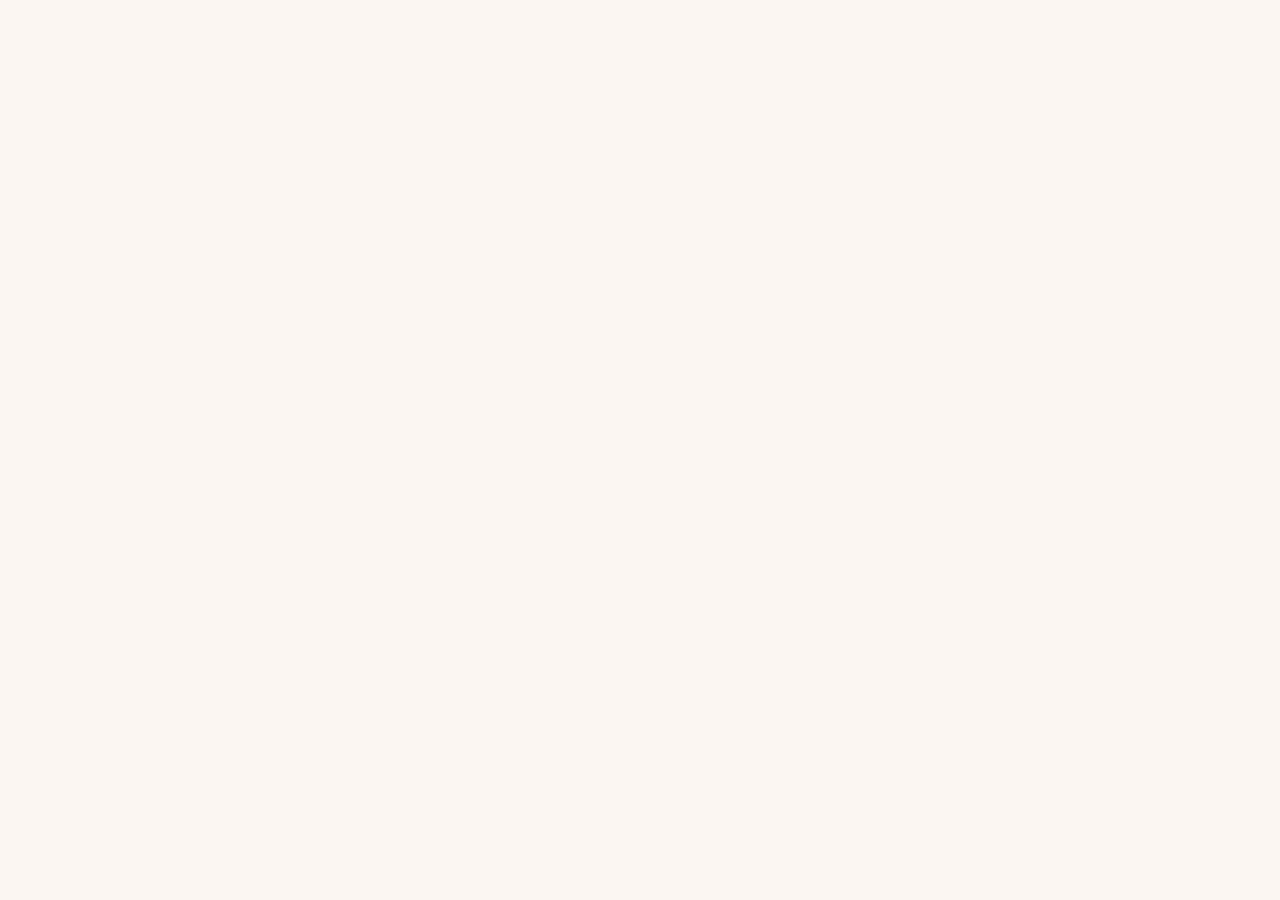
==== index.html @ b31d43bb "Create index.html" ====
<!DOCTYPE html>
<html lang="en">
<head>
  <meta charset="UTF-8" />
  <meta name="viewport" content="width=device-width, initial-scale=1.0" />
  <title>When Productivity Is Not Enough — A Forecast</title>
  <meta name="description" content="An AI 2027-style forecast of how AI will reshape the creative economy through 2030." />
  <link rel="stylesheet" href="css/base.css" />
  <link rel="stylesheet" href="css/components.css" />
</head>
<body class="quiz-page">
---- css/base.css ----
/* ===================================================================
   When Productivity Is Not Enough — Design System
   AI 2027 aesthetic: editorial seriousness, restrained palette
   =================================================================== */

/* Fonts: Newsreader (body), Fraunces (display), JetBrains Mono (data) */
@import url('https://fonts.googleapis.com/css2?family=Fraunces:opsz,wght@9..144,400;9..144,500;9..144,700&family=Newsreader:opsz,wght@6..72,300;6..72,400;6..72,500;6..72,600&family=JetBrains+Mono:wght@400;500&display=swap');

:root {
  /* Palette */
  --paper: #FAF7F2;
  --paper-shade: #F2EDE3;
  --ink: #1A1816;
  --ink-soft: #3D3935;
  --ink-mute: #6B6661;
  --ink-faint: #A8A29A;
  --line: #D9D2C5;
  --line-soft: #E8E1D4;

  --rust: #B45F3D;
  --rust-soft: #D4906B;
  --rust-faint: rgba(180, 95, 61, 0.08);

  --sage: #6B7F5C;
  --sage-soft: #94A082;
  --sage-faint: rgba(107, 127, 92, 0.08);

  /* Typography */
  --font-display: 'Fraunces', 'Newsreader', Georgia, serif;
  --font-body: 'Newsreader', Georgia, 'Times New Roman', serif;
  --font-mono: 'JetBrains Mono', 'Courier New', monospace;

  /* Type scale */
  --size-mega: clamp(2.8rem, 6vw, 4.5rem);
  --size-xl: clamp(2rem, 4vw, 2.8rem);
  --size-lg: clamp(1.4rem, 2.5vw, 1.75rem);
  --size-md: 1.25rem;
  --size-base: 1.125rem;
  --size-sm: 1rem;
  --size-xs: 0.875rem;
  --size-mono: 0.8rem;

  /* Spacing */
  --space-1: 0.25rem;
  --space-2: 0.5rem;
  --space-3: 0.75rem;
  --space-4: 1rem;
  --space-6: 1.5rem;
  --space-8: 2rem;
  --space-12: 3rem;
  --space-16: 4rem;
  --space-24: 6rem;
  --space-32: 8rem;

  /* Layout */
  --prose-width: 680px;
  --wide-width: 960px;
  --max-width: 1280px;

  /* Transitions */
  --ease: cubic-bezier(0.22, 1, 0.36, 1);
  --ease-quick: cubic-bezier(0.4, 0, 0.2, 1);
}

/* ===================================================================
   Reset & Base
   =================================================================== */

*, *::before, *::after {
  box-sizing: border-box;
  margin: 0;
  padding: 0;
}

html {
  font-size: 100%;
  scroll-behavior: smooth;
  -webkit-text-size-adjust: 100%;
}

body {
  background: var(--paper);
  color: var(--ink);
  font-family: var(--font-body);
  font-size: var(--size-base);
  line-height: 1.65;
  font-weight: 400;
  -webkit-font-smoothing: antialiased;
  -moz-osx-font-smoothing: grayscale;
  text-rendering: optimizeLegibility;
  overflow-x: hidden;
}

/* ===================================================================
   Typography
   =================================================================== */

h1, h2, h3, h4, h5, h6 {
  font-family: var(--font-display);
  font-weight: 500;
  line-height: 1.15;
  letter-spacing: -0.02em;
  color: var(--ink);
}

h1 {
  font-size: var(--size-mega);
  font-weight: 400;
  font-variation-settings: 'opsz' 90, 'SOFT' 30;
  letter-spacing: -0.035em;
  line-height: 1.05;
}

h2 {
  font-size: var(--size-xl);
  margin-top: var(--space-16);
  margin-bottom: var(--space-6);
  font-weight: 500;
  letter-spacing: -0.025em;
}

h3 {
  font-size: var(--size-lg);
  margin-top: var(--space-12);
  margin-bottom: var(--space-4);
  font-weight: 500;
}

h4 {
  font-size: var(--size-md);
  font-family: var(--font-body);
  font-weight: 600;
  margin-top: var(--space-8);
  margin-bottom: var(--space-3);
  letter-spacing: 0;
}

p {
  margin-bottom: var(--space-6);
  font-size: var(--size-base);
  line-height: 1.7;
}

p + p {
  text-indent: 0;
}

a {
  color: var(--ink);
  text-decoration: underline;
  text-decoration-color: var(--line);
  text-decoration-thickness: 1px;
  text-underline-offset: 3px;
  transition: text-decoration-color 0.2s var(--ease-quick);
}

a:hover {
  text-decoration-color: var(--rust);
}

strong, b {
  font-weight: 600;
}

em, i {
  font-style: italic;
}

blockquote {
  margin: var(--space-8) 0;
  padding-left: var(--space-6);
  border-left: 2px solid var(--rust);
  font-style: italic;
  color: var(--ink-soft);
}

code, .mono {
  font-family: var(--font-mono);
  font-size: var(--size-mono);
  letter-spacing: 0;
  color: var(--ink-soft);
}

ul, ol {
  margin: 0 0 var(--space-6) var(--space-6);
}

li {
  margin-bottom: var(--space-3);
  line-height: 1.65;
}

/* ===================================================================
   Layout containers
   =================================================================== */

.container {
  max-width: var(--max-width);
  margin: 0 auto;
  padding: 0 var(--space-6);
}

.prose {
  max-width: var(--prose-width);
  margin: 0 auto;
  padding: 0 var(--space-6);
}

.wide {
  max-width: var(--wide-width);
  margin: 0 auto;
  padding: 0 var(--space-6);
}

.full-bleed {
  width: 100%;
  margin-left: calc(-50vw + 50%);
  margin-right: calc(-50vw + 50%);
}

/* ===================================================================
   Site header / navigation
   =================================================================== */

.site-header {
  position: sticky;
  top: 0;
  z-index: 100;
  background: rgba(250, 247, 242, 0.95);
  backdrop-filter: blur(8px);
  border-bottom: 1px solid var(--line-soft);
  padding: var(--space-4) 0;
}

.site-header-inner {
  max-width: var(--max-width);
  margin: 0 auto;
  padding: 0 var(--space-6);
  display: flex;
  justify-content: space-between;
  align-items: center;
  gap: var(--space-6);
}

.site-title {
  font-family: var(--font-display);
  font-size: var(--size-sm);
  font-weight: 500;
  letter-spacing: -0.01em;
  color: var(--ink);
  text-decoration: none;
}

.site-title:hover {
  text-decoration: none;
}

.site-nav {
  display: flex;
  gap: var(--space-6);
  font-family: var(--font-mono);
  font-size: var(--size-mono);
  text-transform: uppercase;
  letter-spacing: 0.08em;
}

.site-nav a {
  color: var(--ink-mute);
  text-decoration: none;
  transition: color 0.2s var(--ease-quick);
}

.site-nav a:hover, .site-nav a.active {
  color: var(--rust);
}

/* ===================================================================
   Page hero / opening
   =================================================================== */

.hero {
  padding: var(--space-24) 0 var(--space-16);
  border-bottom: 1px solid var(--line-soft);
}

.hero .label {
  font-family: var(--font-mono);
  font-size: var(--size-mono);
  text-transform: uppercase;
  letter-spacing: 0.15em;
  color: var(--ink-mute);
  margin-bottom: var(--space-4);
  display: block;
}

.hero .subtitle {
  font-family: var(--font-body);
  font-size: var(--size-lg);
  font-style: italic;
  font-weight: 300;
  color: var(--ink-soft);
  margin-top: var(--space-6);
  max-width: 32em;
}

.hero .byline {
  margin-top: var(--space-12);
  font-family: var(--font-mono);
  font-size: var(--size-mono);
  text-transform: uppercase;
  letter-spacing: 0.1em;
  color: var(--ink-mute);
  display: flex;
  gap: var(--space-6);
  align-items: center;
}

.hero .byline span {
  display: inline-block;
}

.hero .byline .sep {
  color: var(--ink-faint);
}

/* ===================================================================
   Section markers
   =================================================================== */

.section-label {
  font-family: var(--font-mono);
  font-size: var(--size-mono);
  text-transform: uppercase;
  letter-spacing: 0.15em;
  color: var(--rust);
  margin-bottom: var(--space-3);
  display: block;
}

.section-divider {
  border: none;
  height: 1px;
  background: var(--line);
  margin: var(--space-16) auto;
  max-width: 80px;
}

.drop-cap::first-letter {
  font-family: var(--font-display);
  font-size: 4em;
  font-weight: 400;
  float: left;
  line-height: 0.85;
  margin: 0.05em 0.08em 0 0;
  color: var(--rust);
}

/* ===================================================================
   Inline data callouts
   =================================================================== */

.data-callout {
  display: inline-block;
  font-family: var(--font-mono);
  font-size: var(--size-mono);
  background: var(--rust-faint);
  color: var(--rust);
  padding: 0.1em 0.4em;
  border-radius: 2px;
  letter-spacing: 0;
}

.timestamp {
  font-family: var(--font-mono);
  font-size: var(--size-mono);
  text-transform: uppercase;
  letter-spacing: 0.1em;
  color: var(--ink-mute);
  display: block;
  margin-bottom: var(--space-2);
}

/* ===================================================================
   Buttons
   =================================================================== */

.btn {
  display: inline-flex;
  align-items: center;
  justify-content: center;
  gap: var(--space-3);
  font-family: var(--font-mono);
  font-size: var(--size-mono);
  text-transform: uppercase;
  letter-spacing: 0.12em;
  padding: var(--space-4) var(--space-8);
  background: var(--ink);
  color: var(--paper);
  border: 1px solid var(--ink);
  text-decoration: none;
  cursor: pointer;
  transition: all 0.25s var(--ease);
}

.btn:hover {
  background: var(--rust);
  border-color: var(--rust);
  text-decoration: none;
  color: var(--paper);
}

.btn-ghost {
  background: transparent;
  color: var(--ink);
}

.btn-ghost:hover {
  background: var(--ink);
  color: var(--paper);
}

.btn-small {
  padding: var(--space-2) var(--space-4);
  font-size: 0.7rem;
}

/* ===================================================================
   Footer
   =================================================================== */

.site-footer {
  margin-top: var(--space-32);
  padding: var(--space-12) 0 var(--space-8);
  border-top: 1px solid var(--line-soft);
  font-family: var(--font-mono);
  font-size: var(--size-mono);
  color: var(--ink-mute);
}

.site-footer-inner {
  max-width: var(--max-width);
  margin: 0 auto;
  padding: 0 var(--space-6);
  display: flex;
  justify-content: space-between;
  align-items: center;
  flex-wrap: wrap;
  gap: var(--space-4);
}

.site-footer a {
  color: var(--ink-mute);
  text-decoration: none;
}

.site-footer a:hover {
  color: var(--rust);
}

/* ===================================================================
   Animations
   =================================================================== */

@keyframes fadeIn {
  from { opacity: 0; transform: translateY(8px); }
  to { opacity: 1; transform: translateY(0); }
}

@keyframes slowFadeIn {
  from { opacity: 0; }
  to { opacity: 1; }
}

@keyframes drawLine {
  from { stroke-dashoffset: 1000; }
  to { stroke-dashoffset: 0; }
}

.fade-in {
  animation: fadeIn 0.8s var(--ease) both;
}

.fade-in-1 { animation-delay: 0.1s; }
.fade-in-2 { animation-delay: 0.3s; }
.fade-in-3 { animation-delay: 0.5s; }
.fade-in-4 { animation-delay: 0.7s; }
.fade-in-5 { animation-delay: 0.9s; }

@media (prefers-reduced-motion: reduce) {
  *, *::before, *::after {
    animation-duration: 0.01ms !important;
    transition-duration: 0.01ms !important;
    scroll-behavior: auto !important;
  }
}

/* ===================================================================
   Responsive
   =================================================================== */

@media (max-width: 640px) {
  body { font-size: 1.05rem; }
  .hero { padding: var(--space-16) 0 var(--space-12); }
  .site-nav { gap: var(--space-4); }
  .site-header-inner { gap: var(--space-3); }
}
---- css/components.css ----
/* ===================================================================
   Component-specific styles
   =================================================================== */

/* ===================================================================
   QUIZ — landing experience
   =================================================================== */

.quiz-page {
  min-height: 100vh;
  display: flex;
  flex-direction: column;
}

.quiz-intro {
  flex: 1;
  display: flex;
  flex-direction: column;
  justify-content: center;
  align-items: center;
  padding: var(--space-16) var(--space-6);
  text-align: center;
  min-height: 80vh;
}

.quiz-intro .label {
  font-family: var(--font-mono);
  font-size: var(--size-mono);
  text-transform: uppercase;
  letter-spacing: 0.2em;
  color: var(--rust);
  margin-bottom: var(--space-8);
}

.quiz-intro h1 {
  max-width: 16em;
  margin-bottom: var(--space-6);
  font-size: clamp(2.2rem, 5vw, 3.8rem);
}

.quiz-intro .sub {
  max-width: 30em;
  font-size: var(--size-md);
  color: var(--ink-soft);
  line-height: 1.5;
  margin-bottom: var(--space-12);
  font-style: italic;
}

.quiz-intro .skip-hint {
  margin-top: var(--space-16);
  font-family: var(--font-mono);
  font-size: var(--size-mono);
  color: var(--ink-faint);
  letter-spacing: 0.1em;
}

.quiz-intro .skip-hint a {
  color: var(--ink-mute);
}

.quiz-progress {
  display: flex;
  justify-content: center;
  gap: var(--space-3);
  padding: var(--space-6) 0;
  font-family: var(--font-mono);
  font-size: var(--size-mono);
  color: var(--ink-mute);
  letter-spacing: 0.1em;
  text-transform: uppercase;
  border-bottom: 1px solid var(--line-soft);
}

.quiz-progress .step {
  padding: var(--space-2) var(--space-4);
  border-bottom: 2px solid transparent;
  opacity: 0.4;
  transition: all 0.3s var(--ease);
}

.quiz-progress .step.active {
  opacity: 1;
  border-bottom-color: var(--rust);
  color: var(--ink);
}

.quiz-progress .step.done {
  opacity: 0.7;
  color: var(--sage);
}

/* Round card */
.quiz-round {
  max-width: 980px;
  margin: 0 auto;
  padding: var(--space-12) var(--space-6);
  animation: fadeIn 0.5s var(--ease) both;
}

.quiz-round .domain-tag {
  font-family: var(--font-mono);
  font-size: var(--size-mono);
  text-transform: uppercase;
  letter-spacing: 0.15em;
  color: var(--rust);
  text-align: center;
  margin-bottom: var(--space-4);
}

.quiz-round .question {
  font-family: var(--font-display);
  font-size: clamp(1.4rem, 3vw, 2rem);
  text-align: center;
  max-width: 22em;
  margin: 0 auto var(--space-8);
  line-height: 1.3;
  letter-spacing: -0.01em;
}

.quiz-round .question-sub {
  font-family: var(--font-body);
  font-size: var(--size-base);
  text-align: center;
  color: var(--ink-mute);
  margin-bottom: var(--space-12);
  font-style: italic;
}

/* Pair grid */
.pair-grid {
  display: grid;
  grid-template-columns: 1fr 1fr;
  gap: var(--space-6);
  margin-bottom: var(--space-8);
}

.pair-option {
  background: var(--paper);
  border: 1px solid var(--line);
  padding: var(--space-6);
  cursor: pointer;
  transition: all 0.25s var(--ease);
  display: flex;
  flex-direction: column;
  gap: var(--space-4);
  position: relative;
  text-align: left;
  font-family: var(--font-body);
}

.pair-option:hover {
  border-color: var(--ink-mute);
  transform: translateY(-2px);
  box-shadow: 0 8px 20px rgba(26, 24, 22, 0.08);
}

.pair-option.selected {
  border-color: var(--rust);
  background: var(--rust-faint);
}

.pair-option.revealed-human {
  border-color: var(--sage);
  background: var(--sage-faint);
}

.pair-option.revealed-ai {
  border-color: var(--rust);
  background: var(--rust-faint);
}

.pair-option .option-label {
  font-family: var(--font-mono);
  font-size: var(--size-mono);
  text-transform: uppercase;
  letter-spacing: 0.1em;
  color: var(--ink-mute);
}

.pair-option .option-media {
  aspect-ratio: 4 / 3;
  background: var(--paper-shade);
  background-image: linear-gradient(135deg, var(--paper-shade) 0%, var(--line-soft) 100%);
  display: flex;
  align-items: center;
  justify-content: center;
  font-family: var(--font-mono);
  font-size: var(--size-mono);
  color: var(--ink-faint);
  text-align: center;
  padding: var(--space-4);
  border: 1px dashed var(--line);
  margin-bottom: var(--space-2);
}

.pair-option .option-media img {
  width: 100%;
  height: 100%;
  object-fit: cover;
  display: block;
}

.pair-option .option-text {
  font-family: var(--font-body);
  font-size: var(--size-sm);
  line-height: 1.6;
  color: var(--ink-soft);
  font-style: italic;
}

.pair-option audio {
  width: 100%;
  margin-top: var(--space-2);
}

.pair-option .verdict {
  position: absolute;
  top: var(--space-3);
  right: var(--space-3);
  font-family: var(--font-mono);
  font-size: var(--size-mono);
  padding: var(--space-1) var(--space-3);
  text-transform: uppercase;
  letter-spacing: 0.1em;
  opacity: 0;
  transition: opacity 0.4s var(--ease);
}

.pair-option.revealed-human .verdict {
  background: var(--sage);
  color: var(--paper);
  opacity: 1;
}

.pair-option.revealed-ai .verdict {
  background: var(--rust);
  color: var(--paper);
  opacity: 1;
}

/* Round 2/3 preference and WTP controls */
.preference-buttons {
  display: flex;
  flex-wrap: wrap;
  gap: var(--space-3);
  justify-content: center;
  margin-bottom: var(--space-6);
}

.preference-buttons button {
  font-family: var(--font-body);
  font-size: var(--size-sm);
  padding: var(--space-3) var(--space-6);
  background: var(--paper);
  border: 1px solid var(--line);
  cursor: pointer;
  transition: all 0.2s var(--ease);
  letter-spacing: 0;
  text-transform: none;
  color: var(--ink);
}

.preference-buttons button:hover {
  border-color: var(--ink-mute);
}

.preference-buttons button.selected {
  background: var(--ink);
  color: var(--paper);
  border-color: var(--ink);
}

.wtp-control {
  text-align: center;
  margin: var(--space-8) 0;
}

.wtp-control label {
  font-family: var(--font-mono);
  font-size: var(--size-mono);
  text-transform: uppercase;
  letter-spacing: 0.1em;
  color: var(--ink-mute);
  display: block;
  margin-bottom: var(--space-4);
}

.wtp-control input[type="range"] {
  width: 100%;
  max-width: 400px;
  margin: 0 auto;
  display: block;
}

.wtp-value {
  font-family: var(--font-mono);
  font-size: 1.5rem;
  color: var(--rust);
  margin-top: var(--space-3);
  font-weight: 500;
}

/* Action row */
.quiz-actions {
  display: flex;
  justify-content: center;
  gap: var(--space-4);
  margin-top: var(--space-8);
}

/* Results screen */
.quiz-results {
  max-width: 720px;
  margin: 0 auto;
  padding: var(--space-16) var(--space-6);
  animation: fadeIn 0.8s var(--ease) both;
}

.quiz-results h2 {
  text-align: center;
  margin-bottom: var(--space-12);
  font-size: clamp(1.8rem, 4vw, 2.6rem);
}

.result-card {
  background: var(--paper-shade);
  padding: var(--space-8);
  margin-bottom: var(--space-6);
  border-left: 3px solid var(--rust);
}

.result-card .domain {
  font-family: var(--font-mono);
  font-size: var(--size-mono);
  text-transform: uppercase;
  letter-spacing: 0.15em;
  color: var(--rust);
  margin-bottom: var(--space-3);
}

.result-card .stat {
  font-family: var(--font-display);
  font-size: 2rem;
  font-weight: 500;
  line-height: 1.1;
  margin-bottom: var(--space-3);
  color: var(--ink);
}

.result-card .stat-context {
  font-size: var(--size-sm);
  color: var(--ink-mute);
  font-style: italic;
}

.results-cta {
  text-align: center;
  margin-top: var(--space-12);
}

.results-cta .lead-in {
  font-family: var(--font-body);
  font-size: var(--size-md);
  color: var(--ink-soft);
  margin-bottom: var(--space-6);
  font-style: italic;
  max-width: 28em;
  margin-left: auto;
  margin-right: auto;
}

/* Responsive quiz */
@media (max-width: 720px) {
  .pair-grid {
    grid-template-columns: 1fr;
    gap: var(--space-4);
  }
  .quiz-round { padding: var(--space-8) var(--space-4); }
}

/* ===================================================================
   ESSAY — section styling
   =================================================================== */

.essay-body {
  padding-bottom: var(--space-24);
}

.essay-body section {
  padding: var(--space-12) 0;
}

.essay-body section:not(:last-child) {
  border-bottom: 1px solid var(--line-soft);
}

.essay-body .section-intro {
  max-width: var(--prose-width);
  margin: 0 auto;
  padding: 0 var(--space-6) var(--space-8);
  text-align: center;
}

.essay-body .section-intro h2 {
  margin-top: 0;
  margin-bottom: var(--space-4);
}

.essay-body .section-intro .label {
  font-family: var(--font-mono);
  font-size: var(--size-mono);
  text-transform: uppercase;
  letter-spacing: 0.15em;
  color: var(--rust);
  margin-bottom: var(--space-3);
  display: block;
}

/* In-text citations */
.cite {
  font-family: var(--font-mono);
  font-size: 0.7em;
  color: var(--ink-mute);
  vertical-align: super;
}

/* Pull-quote */
.pull-quote {
  margin: var(--space-12) auto;
  max-width: 32em;
  text-align: center;
  font-family: var(--font-display);
  font-size: clamp(1.4rem, 3vw, 2rem);
  font-weight: 400;
  font-style: italic;
  line-height: 1.3;
  color: var(--ink);
  letter-spacing: -0.01em;
}

.pull-quote::before {
  content: "";
  display: block;
  width: 40px;
  height: 1px;
  background: var(--rust);
  margin: 0 auto var(--space-4);
}

.pull-quote::after {
  content: "";
  display: block;
  width: 40px;
  height: 1px;
  background: var(--rust);
  margin: var(--space-4) auto 0;
}

/* Quarterly forecast block */
.forecast-quarter {
  margin-bottom: var(--space-12);
}

.forecast-quarter .quarter-header {
  display: flex;
  align-items: baseline;
  gap: var(--space-4);
  margin-bottom: var(--space-4);
  border-bottom: 1px solid var(--line-soft);
  padding-bottom: var(--space-3);
}

.forecast-quarter .quarter-label {
  font-family: var(--font-mono);
  font-size: var(--size-mono);
  text-transform: uppercase;
  letter-spacing: 0.15em;
  color: var(--rust);
  font-weight: 500;
}

.forecast-quarter .quarter-title {
  font-family: var(--font-display);
  font-size: var(--size-md);
  font-weight: 500;
  color: var(--ink);
  letter-spacing: -0.01em;
}

/* Path A / Path B differentiation */
.path-a { --path-accent: var(--sage); }
.path-b { --path-accent: var(--rust); }

.path-a .quarter-label,
.path-a .section-intro .label { color: var(--sage); }

.path-b .quarter-label,
.path-b .section-intro .label { color: var(--rust); }

.path-marker {
  display: inline-block;
  font-family: var(--font-mono);
  font-size: var(--size-mono);
  text-transform: uppercase;
  letter-spacing: 0.15em;
  padding: var(--space-2) var(--space-4);
  border: 1px solid currentColor;
  color: var(--path-accent);
  margin-bottom: var(--space-4);
}

/* ===================================================================
   INTERACTIVE COMPONENTS (placeholders for incremental build)
   =================================================================== */

.viz-container {
  margin: var(--space-16) auto;
  max-width: var(--wide-width);
  padding: 0 var(--space-6);
}

.viz-container.full-bleed {
  max-width: 100%;
  padding: 0;
}

.viz-caption {
  font-family: var(--font-mono);
  font-size: var(--size-mono);
  text-transform: uppercase;
  letter-spacing: 0.1em;
  color: var(--ink-mute);
  text-align: center;
  margin-top: var(--space-4);
}

/* Baseline dashboard cards */
.baseline-grid {
  display: grid;
  grid-template-columns: repeat(auto-fit, minmax(220px, 1fr));
  gap: var(--space-4);
  margin: var(--space-8) auto;
  max-width: var(--wide-width);
  padding: 0 var(--space-6);
}

.baseline-card {
  background: var(--paper);
  border: 1px solid var(--line);
  padding: var(--space-6);
  position: relative;
}

.baseline-card::before {
  content: "";
  position: absolute;
  top: 0;
  left: 0;
  width: 30px;
  height: 2px;
  background: var(--rust);
}

.baseline-card .domain {
  font-family: var(--font-mono);
  font-size: var(--size-mono);
  text-transform: uppercase;
  letter-spacing: 0.15em;
  color: var(--ink-mute);
  margin-bottom: var(--space-3);
}

.baseline-card .big-stat {
  font-family: var(--font-display);
  font-size: 2.4rem;
  font-weight: 500;
  line-height: 1;
  color: var(--ink);
  margin-bottom: var(--space-2);
  letter-spacing: -0.03em;
}

.baseline-card .stat-label {
  font-size: var(--size-sm);
  color: var(--ink-soft);
  line-height: 1.4;
  font-style: italic;
}

.baseline-card .market-line {
  margin-top: var(--space-4);
  padding-top: var(--space-3);
  border-top: 1px dashed var(--line);
  font-family: var(--font-mono);
  font-size: var(--size-mono);
  color: var(--rust);
}

/* Split-screen (thesis opener) */
.split-screen {
  display: grid;
  grid-template-columns: 1fr 1fr;
  margin: var(--space-12) 0;
  border: 1px solid var(--line);
}

.split-side {
  padding: var(--space-8);
  background: var(--paper);
  cursor: pointer;
  transition: background 0.3s var(--ease);
  text-align: center;
  position: relative;
}

.split-side:first-child {
  border-right: 1px solid var(--line);
}

.split-side:hover {
  background: var(--paper-shade);
}

.split-side .split-label {
  font-family: var(--font-mono);
  font-size: var(--size-mono);
  text-transform: uppercase;
  letter-spacing: 0.15em;
  color: var(--ink-mute);
  margin-bottom: var(--space-4);
}

.split-side .split-content {
  font-family: var(--font-display);
  font-size: var(--size-md);
  font-style: italic;
  color: var(--ink-soft);
  margin-bottom: var(--space-6);
  min-height: 6em;
  display: flex;
  align-items: center;
  justify-content: center;
}

.split-side .split-vote {
  font-family: var(--font-mono);
  font-size: var(--size-mono);
  color: var(--ink-mute);
  text-transform: uppercase;
  letter-spacing: 0.1em;
}

.split-side.voted .split-vote {
  color: var(--rust);
}

.split-question {
  font-family: var(--font-display);
  font-size: var(--size-lg);
  text-align: center;
  margin: var(--space-8) 0 var(--space-4);
  font-style: italic;
  color: var(--ink);
}

@media (max-width: 720px) {
  .split-screen { grid-template-columns: 1fr; }
  .split-side:first-child { border-right: none; border-bottom: 1px solid var(--line); }
}

/* ===================================================================
   The Fork — branching tree
   =================================================================== */

.fork-viz {
  margin: var(--space-12) auto;
  text-align: center;
  padding: var(--space-8) var(--space-6);
}

.fork-svg {
  max-width: 100%;
  height: auto;
}

.fork-paths {
  display: grid;
  grid-template-columns: 1fr 1fr;
  gap: var(--space-6);
  margin-top: var(--space-8);
  max-width: var(--wide-width);
  margin-left: auto;
  margin-right: auto;
}

.fork-path-card {
  padding: var(--space-6);
  border: 1px solid var(--line);
  background: var(--paper);
  transition: all 0.3s var(--ease);
  cursor: pointer;
  text-align: left;
  text-decoration: none;
  color: var(--ink);
}

.fork-path-card:hover {
  transform: translateY(-3px);
  box-shadow: 0 8px 24px rgba(26, 24, 22, 0.1);
  text-decoration: none;
}

.fork-path-card.path-a:hover { border-color: var(--sage); }
.fork-path-card.path-b:hover { border-color: var(--rust); }

.fork-path-card .path-tag {
  font-family: var(--font-mono);
  font-size: var(--size-mono);
  text-transform: uppercase;
  letter-spacing: 0.15em;
  margin-bottom: var(--space-3);
}

.fork-path-card.path-a .path-tag { color: var(--sage); }
.fork-path-card.path-b .path-tag { color: var(--rust); }

.fork-path-card .path-title {
  font-family: var(--font-display);
  font-size: var(--size-md);
  font-weight: 500;
  margin-bottom: var(--space-3);
  letter-spacing: -0.01em;
}

.fork-path-card .path-summary {
  font-size: var(--size-sm);
  color: var(--ink-soft);
  line-height: 1.5;
  font-style: italic;
}

@media (max-width: 720px) {
  .fork-paths { grid-template-columns: 1fr; }
}

/* ===================================================================
   Closing artifact
   =================================================================== */

.closing-artifact {
  margin: var(--space-24) auto var(--space-16);
  text-align: center;
  padding: 0 var(--space-6);
}

.closing-artifact .frame {
  max-width: 480px;
  margin: 0 auto;
  aspect-ratio: 3 / 2;
  background: var(--paper-shade);
  border: 1px solid var(--line);
  display: flex;
  align-items: center;
  justify-content: center;
  position: relative;
  overflow: hidden;
}

.closing-artifact .frame::before {
  content: "";
  position: absolute;
  inset: var(--space-4);
  border: 1px solid var(--line);
}

.closing-artifact .frame-text {
  font-family: var(--font-display);
  font-size: var(--size-md);
  font-style: italic;
  color: var(--ink-mute);
  letter-spacing: -0.01em;
}
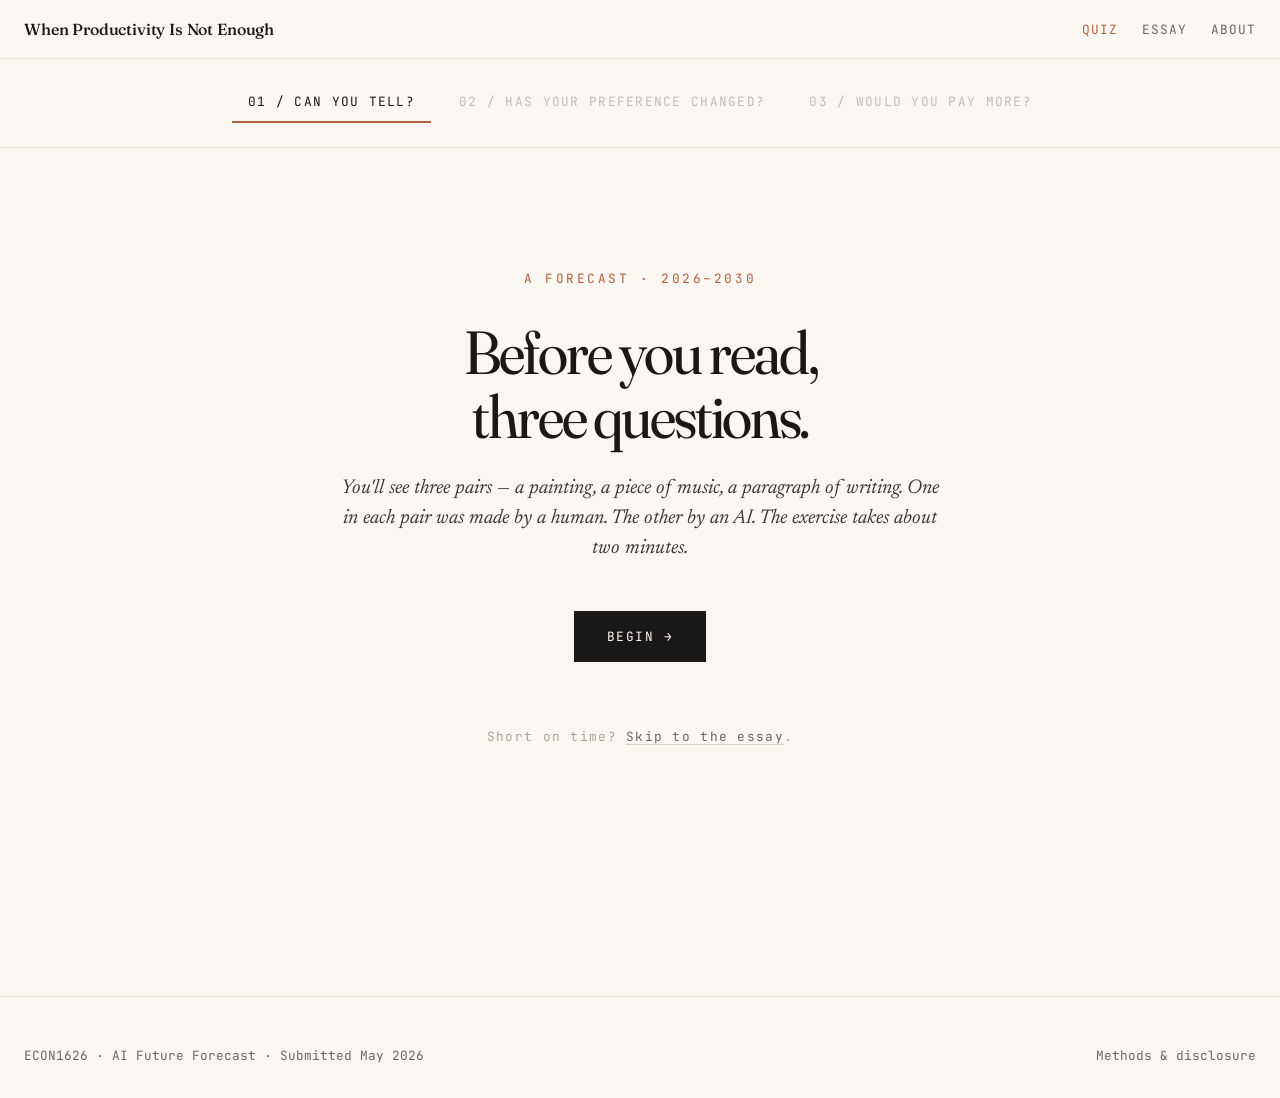
==== commit 8871ca1e: "Update index.html with content and layout" ====
--- a/index.html
+++ b/index.html
@@ -10,4 +10,46 @@
 </head>
 <body class="quiz-page">
 
- 
+ <header class="site-header">
+    <div class="site-header-inner">
+      <a href="index.html" class="site-title">When Productivity Is Not Enough</a>
+      <nav class="site-nav">
+        <a href="index.html" class="active">Quiz</a>
+        <a href="forecast.html">Essay</a>
+        <a href="about.html">About</a>
+      </nav>
+    </div>
+  </header>
+
+  <main>
+    <div class="quiz-progress" id="quiz-progress">
+      <div class="step active">01 / Can you tell?</div>
+      <div class="step">02 / Has your preference changed?</div>
+      <div class="step">03 / Would you pay more?</div>
+    </div>
+
+    <!-- Intro shown before quiz begins -->
+    <section class="quiz-intro" id="quiz-intro">
+      <div class="label">A Forecast · 2026–2030</div>
+      <h1>Before you read,<br>three questions.</h1>
+      <p class="sub">You'll see three pairs — a painting, a piece of music, a paragraph of writing. One in each pair was made by a human. The other by an AI. The exercise takes about two minutes.</p>
+      <button class="btn" id="begin-quiz">Begin →</button>
+      <div class="skip-hint">
+        Short on time? <a href="forecast.html">Skip to the essay</a>.
+      </div>
+    </section>
+
+    <!-- Quiz stage is filled in by quiz.js -->
+    <section id="quiz-stage" style="display:none;"></section>
+  </main>
+
+  <footer class="site-footer">
+    <div class="site-footer-inner">
+      <div>ECON1626 · AI Future Forecast · Submitted May 2026</div>
+      <div><a href="about.html">Methods & disclosure</a></div>
+    </div>
+  </footer>
+
+  <script src="js/quiz.js"></script>
+</body>
+</html>
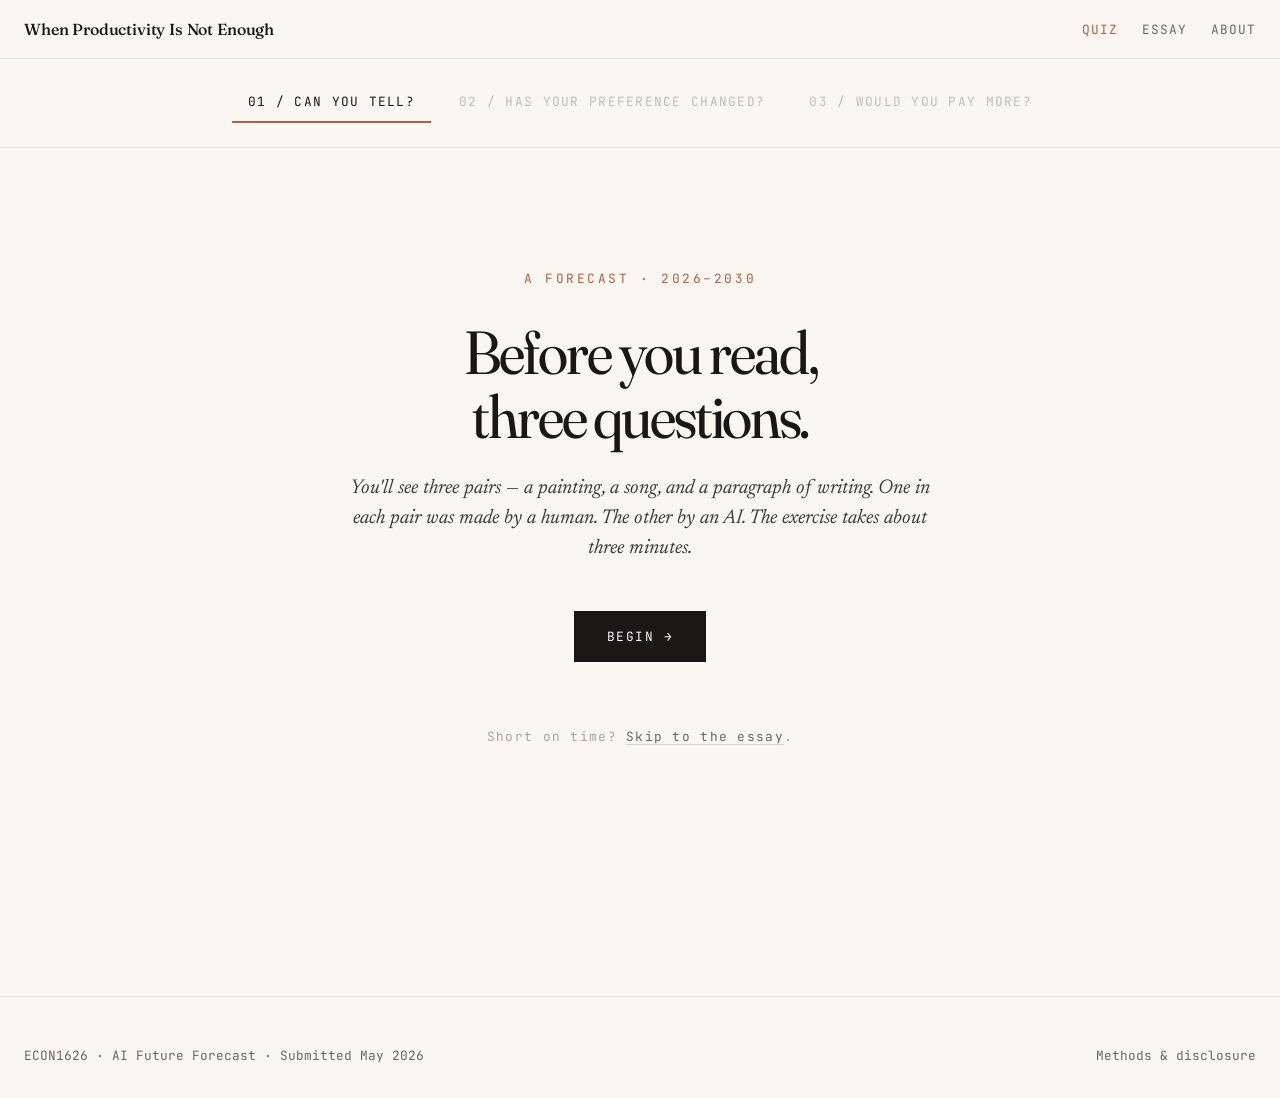
==== commit 3252ce7c: "Update index.html" ====
--- a/index.html
+++ b/index.html
@@ -10,7 +10,7 @@
 </head>
 <body class="quiz-page">
 
- <header class="site-header">
+  <header class="site-header">
     <div class="site-header-inner">
       <a href="index.html" class="site-title">When Productivity Is Not Enough</a>
       <nav class="site-nav">
@@ -28,25 +28,23 @@
       <div class="step">03 / Would you pay more?</div>
     </div>
 
-    <!-- Intro shown before quiz begins -->
     <section class="quiz-intro" id="quiz-intro">
       <div class="label">A Forecast · 2026–2030</div>
       <h1>Before you read,<br>three questions.</h1>
-      <p class="sub">You'll see three pairs — a painting, a piece of music, a paragraph of writing. One in each pair was made by a human. The other by an AI. The exercise takes about two minutes.</p>
+      <p class="sub">You'll see three pairs — a painting, a song, and a paragraph of writing. One in each pair was made by a human. The other by an AI. The exercise takes about three minutes.</p>
       <button class="btn" id="begin-quiz">Begin →</button>
       <div class="skip-hint">
         Short on time? <a href="forecast.html">Skip to the essay</a>.
       </div>
     </section>
 
-    <!-- Quiz stage is filled in by quiz.js -->
     <section id="quiz-stage" style="display:none;"></section>
   </main>
 
   <footer class="site-footer">
     <div class="site-footer-inner">
       <div>ECON1626 · AI Future Forecast · Submitted May 2026</div>
-      <div><a href="about.html">Methods & disclosure</a></div>
+      <div><a href="about.html">Methods &amp; disclosure</a></div>
     </div>
   </footer>
 
